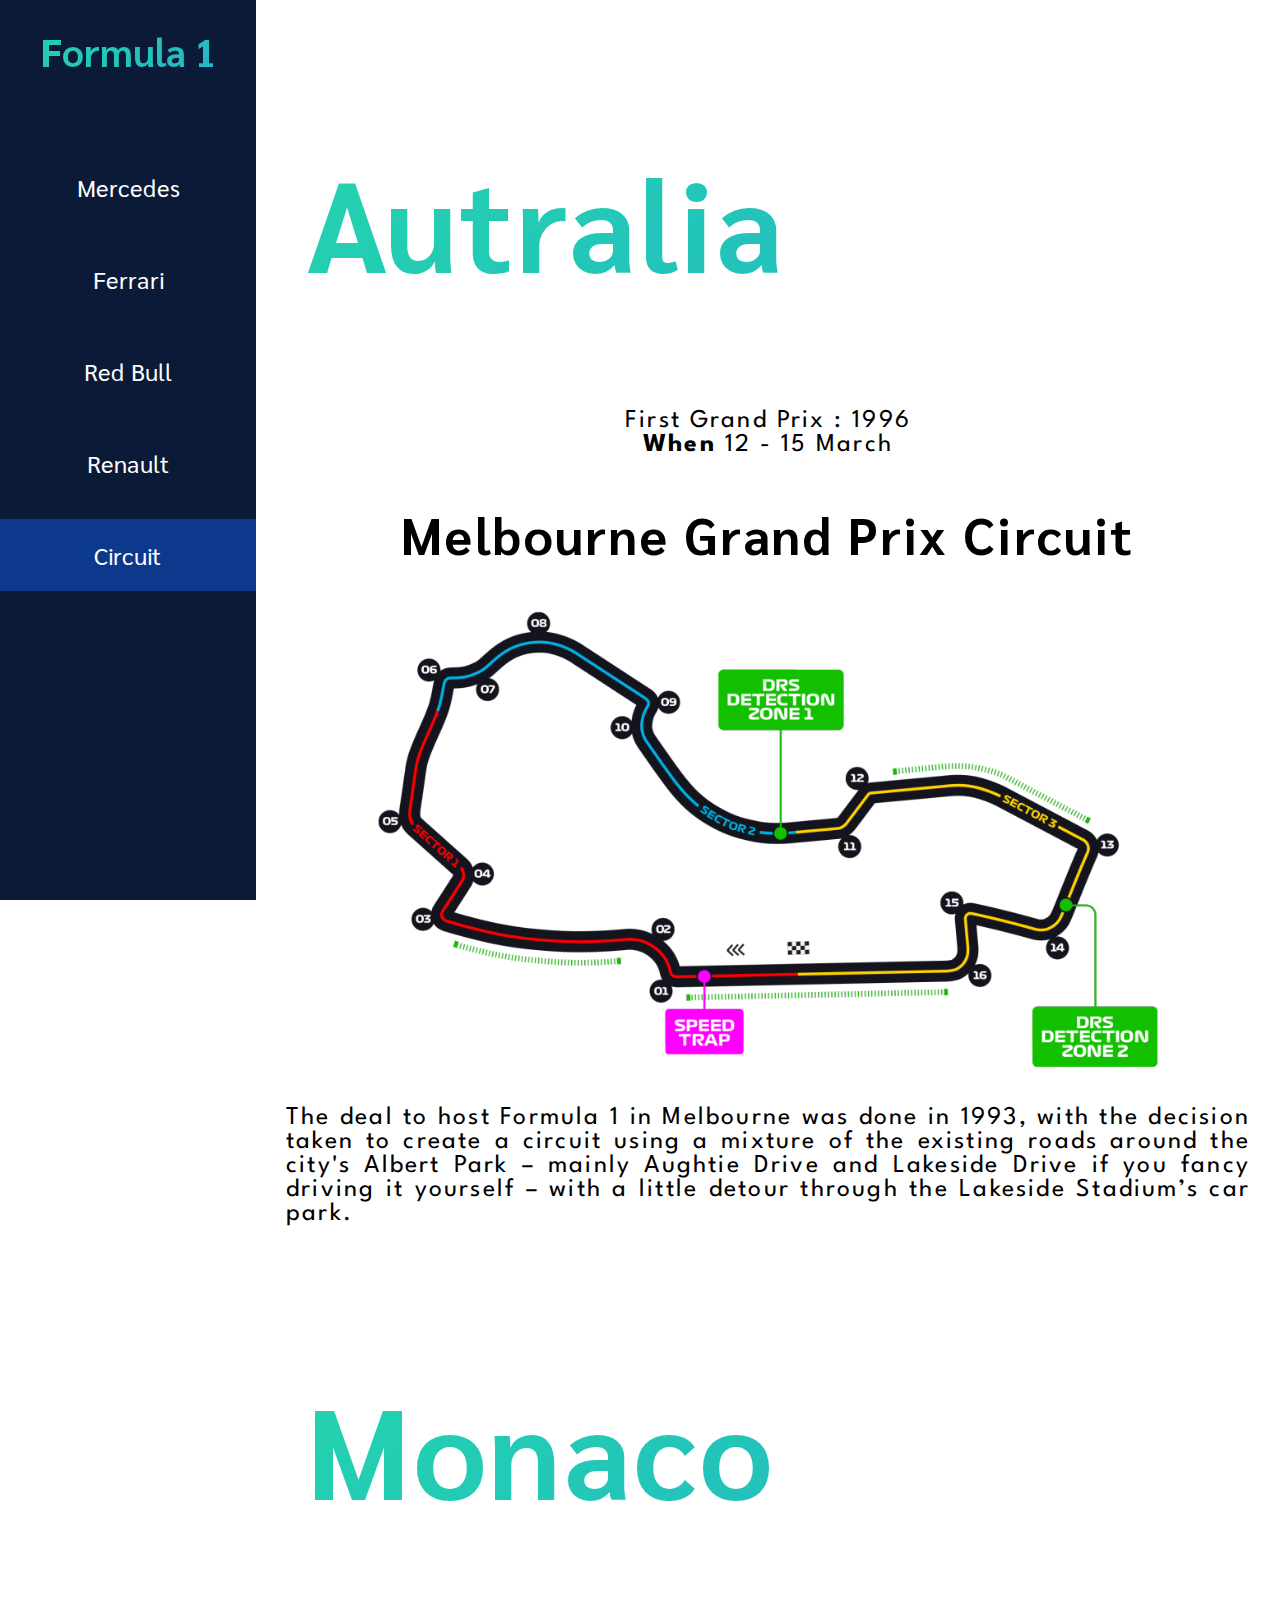
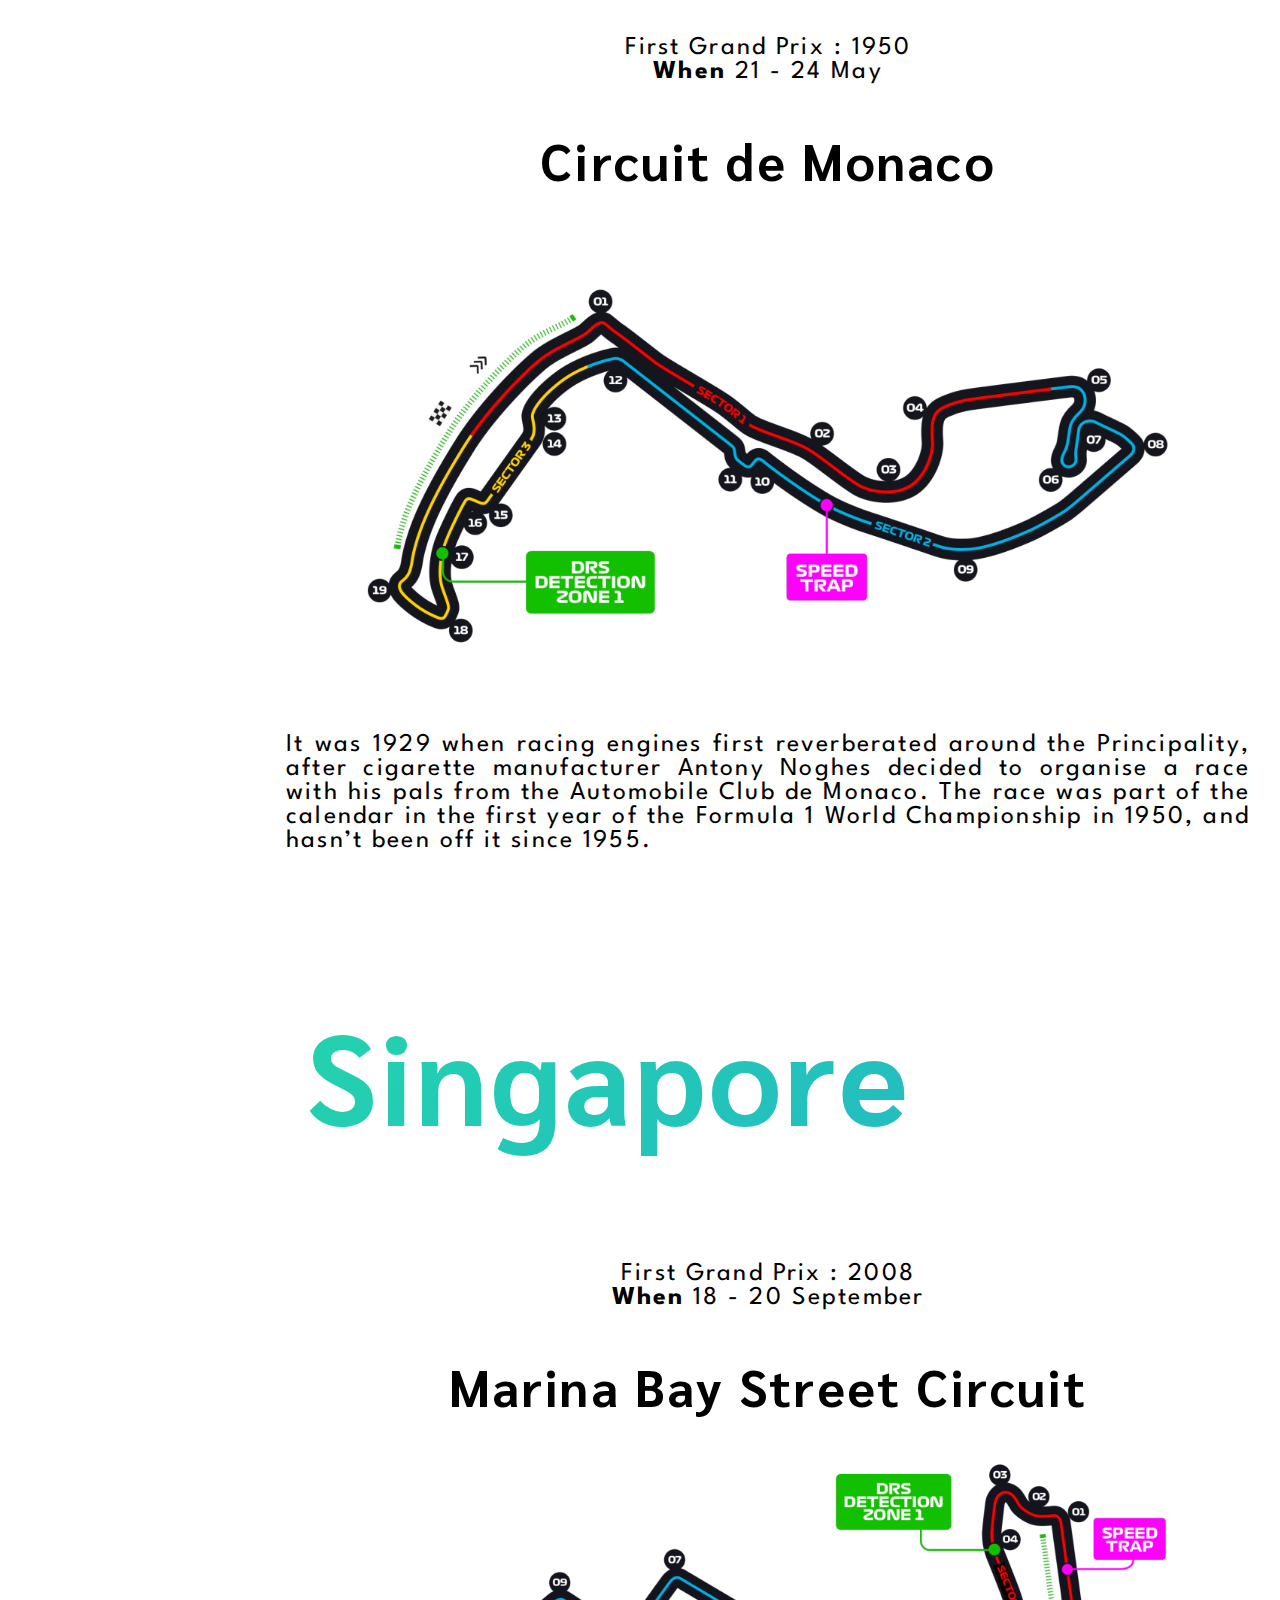
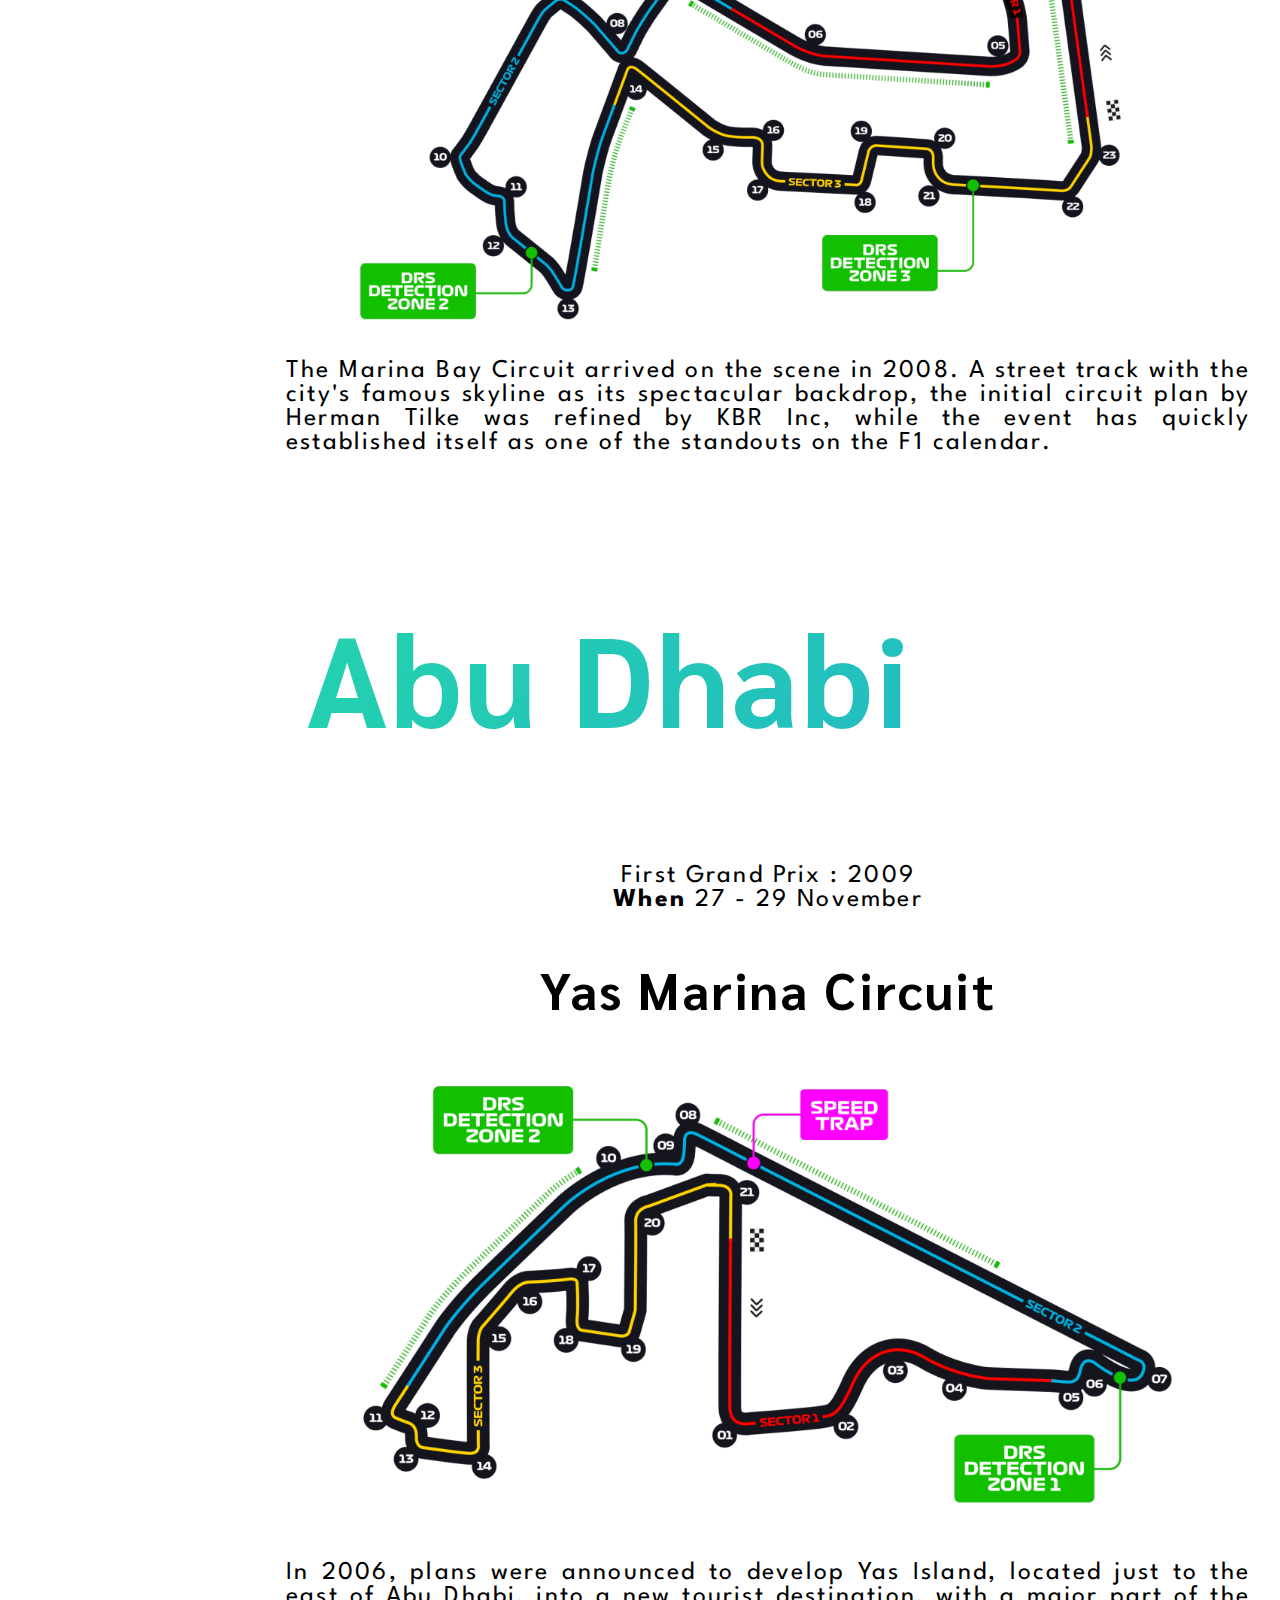
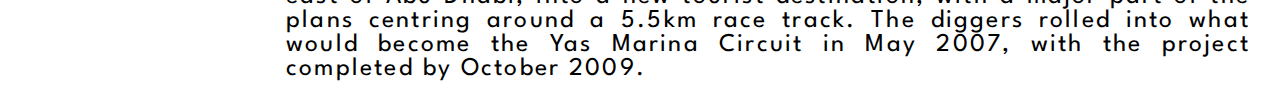
==== Pages/circuits.html @ b57e1229 "First WebView" ====
<!DOCTYPE html>

<html>
    <head>
        <title>My homepage</title>
        <link href="../CSS/style.css" type="text/css" rel="stylesheet">

        <link href="https://fonts.googleapis.com/css?family=Sarabun:400,700&display=swap" rel="stylesheet">
        <link href="https://fonts.googleapis.com/css?family=Lustria&display=swap" rel="stylesheet">
        <link href="https://fonts.googleapis.com/css?family=Roboto:900&display=swap" rel="stylesheet">
        <link href="https://fonts.googleapis.com/css?family=Spartan&display=swap" rel="stylesheet">
    </head>



    <body>

        <div id="FirstBlock"> 
            <h1 class="animation"> <a href="../index.html">Formula 1</a></h1>           
       
            <div id="ListFirstBlock">     
                <li> <a href="mercedesHome.html">Mercedes</a> </li>
                <li> <a href="ferrariHome.html">Ferrari</a> </li>
                <li> <a href="redbullHome.html">Red Bull</a> </li> 
                <li> <a href="renault.html">Renault</a> </li>
                <li id="inCar"> <a href="circuits.html">Circuit</a> </li> 
            </div>

        </div>

        <div id="Circuit">

            <div class="modelCircuit">
                <h2 class="whereGrandPrix animation">Autralia</h2>

                <div id="firstGrandPrix">First Grand Prix : 1996</div>
                <div id="dateGrandPrix"><strong>When</strong> 12 - 15 March</div>

                <div class="circuitInfo">
                    <h2 class="nameOfCircuit">Melbourne Grand Prix Circuit</h2>
                    <img src="../Images/Australia.png" alt="Australia circuit" class="circuitSize">
                </div> 

                <p class="infoCircuit">The deal to host Formula 1 in Melbourne 
                was done in 1993, with the decision taken to create a circuit 
                using a mixture of the existing roads around the city's Albert
                Park – mainly Aughtie Drive and Lakeside Drive if you fancy 
                driving it yourself – with a little detour through the Lakeside 
                Stadium’s car park.</p>
            </div>


            <div class="modelCircuit">
                <h2 class="whereGrandPrix animation">Monaco</h2>

                <div id="firstGrandPrix">First Grand Prix : 1950</div>
                <div id="dateGrandPrix"><strong>When</strong> 21 - 24 May</div>

                <div class="circuitInfo">
                    <h2 class="nameOfCircuit">Circuit de Monaco</h2>
                    <img src="../Images/Monaco.png" alt="Monaco circuit" class="circuitSize">
                </div> 

                <p class="infoCircuit">It was 1929 when racing engines first 
                reverberated around the Principality, after cigarette manufacturer 
                Antony Noghes decided to organise a race with his pals from the 
                Automobile Club de Monaco. The race was part of the calendar in 
                the first year of the Formula 1 World Championship in 1950, 
                and hasn’t been off it since 1955.</p>
            </div>


            <div class="modelCircuit">
                <h2 class="whereGrandPrix animation">Singapore</h2>

                <div id="firstGrandPrix">First Grand Prix : 2008</div>
                <div id="dateGrandPrix"><strong>When</strong> 18 - 20 September</div>

                <div class="circuitInfo">
                    <h2 class="nameOfCircuit">Marina Bay Street Circuit</h2>
                    <img src="../Images/Singapore.png" alt="Singapore circuit" class="circuitSize">
                </div> 

                <p class="infoCircuit">The Marina Bay Circuit arrived on the 
                scene in 2008. A street track with the city's famous skyline 
                as its spectacular backdrop, the initial circuit plan by Herman 
                Tilke was refined by KBR Inc, while the event has quickly 
                established itself as one of the standouts on the F1 calendar.</p>
            </div>

 
            <div class="modelCircuit">
                <h2 class="whereGrandPrix animation">Abu Dhabi</h2>

                <div id="firstGrandPrix">First Grand Prix : 2009</div>
                <div id="dateGrandPrix"><strong>When</strong> 27 - 29 November</div>

                <div class="circuitInfo">
                    <h2 class="nameOfCircuit">Yas Marina Circuit</h2>
                    <img src="../Images/AbuDhabi.png" alt="Abu Dhabi circuit" class="circuitSize">
                </div> 

                <p class="infoCircuit">In 2006, plans were announced 
                to develop Yas Island, located just to the east of Abu Dhabi, 
                into a new tourist destination, with a major part of the plans 
                centring around a 5.5km race track. The diggers rolled into what 
                would become the Yas Marina Circuit in May 2007, with the project 
                completed by October 2009.</p>
            </div>        
        </div>
    </body>
</html>
---- CSS/style.css ----
body {
    margin: 0;
    height: 100%;
}

ul {
    list-style:  none;
}

h1 {
    font-size: 3vh;
    font-size: 3vw;
}

h2 {
    font-family: 'Sarabun', sans-serif;
    font-size: 200%;
}

#FirstBlock {
    background-color: #0A1A37;
    color: #FDFDFF;

    text-align: center;
    position: fixed;
    
    width: 20%;
    height: 100%;  

    font-family: 'Sarabun', sans-serif;
}

#ListFirstBlock {
    padding-top: 50px;
    font-size: 150%;
}

#ListFirstBlock li {
    list-style: none;
    margin-bottom: 20px;
    height: 8vh;
    line-height: 8vh;
    overflow: hidden;
}

#ListFirstBlock a {
    text-decoration: none;
    color: #FDFDFF;
    display: block;
    height: 100%;
}

#ListFirstBlock a:hover{
    background-color: #0D398C;
}

#inCar {
    background-color: #0D398C;
}


.animation {
    background: linear-gradient(-45deg, #ee7752, 
    #e73c7e, #23a6d5, #23d5ab);
    -webkit-background-clip: text;
	-webkit-text-fill-color: transparent;
	background-size: 400% 400%;
	animation: gradient 10s ease infinite;

}

@keyframes gradient {
	0% {
		background-position: 0% 50%;
	}
	50% {
		background-position: 100% 50%;
	}
	100% {
		background-position: 0% 50%;
	}
}


#Mercedes {
    background-color: white;

    width: 80%;
    float: right;

    height: 100%;

    text-align: center;
}

#Ferrari {
    background-color: white;

    width: 80%;
    float: right;

    height: 100%;

    text-align: center;
}

#RedBull {
    background-color: white;

    width: 80%;
    float: right;

    height: 100%;

    text-align: center;
}

#Renault {
    background-color: white;

    width: 80%;
    float: right;

    height: 100%;

    text-align: center;
}

.carTeam {
    width: 80%;
    height: 80%;
    padding-bottom: 5vw;
}

.topPilote {
    display: inline;
    margin-left: 10%;
    margin-top: 30px;
    font-size: 170%;
    font-family: 'Spartan' ;
    background: linear-gradient(to right, rgba(155,164,164,1) 12%,
     rgba(15,252,244,1) 50%, rgba(0,0,0,1) 92%);
	-webkit-background-clip: text;
	-webkit-text-fill-color: transparent;
    float: left;
}


.bottomPilote {
    display: inline;
    margin-left: 10%;
    margin-top: 30px;
    font-size: 170%;
    font-family: 'Spartan' ;
    padding-bottom: 60px;
    float: left;
}

.mercedesLewisBottas{
     background: linear-gradient(to right, rgba(155,164,164,1) 12%,
     rgba(15,252,244,1) 50%, rgba(0,0,0,1) 92%);
	-webkit-background-clip: text;
	-webkit-text-fill-color: transparent;
}

.ferrariVettelCharles{
    background: linear-gradient(90deg, rgba(238,223,55,1) 12%, 
    rgba(252,15,15,1) 50%, rgba(0,0,0,1) 92%);
	-webkit-background-clip: text;
	-webkit-text-fill-color: transparent;
}

.redbullMaxlAlbon{
    background: linear-gradient(90deg, rgba(2,11,145,1) 12%, 
    rgba(252,15,15,1) 50%, rgba(0,0,0,1) 92%);
	-webkit-background-clip: text;
	-webkit-text-fill-color: transparent;
}

.renaultDanielOcon{
    background: linear-gradient(90deg, rgba(252,231,15,1) 12%,
     rgba(0,0,0,1) 50%, rgba(252,231,15,1) 92%);
	-webkit-background-clip: text;
	-webkit-text-fill-color: transparent;
}

 
.lewis {
  position: relative;
  border:5px solid;
  border-color: gray;
  width:30%;
  height:30%;
  transition: 0.5s;
  border-radius: 50%;
  display: inline;
}

.bottas {
    position: relative;
    border:5px solid;
    border-color: gray;
    width:30%;
    height:30%;
    transition: 0.5s;
    border-radius: 50%;
    display: inline;
}

.teamHistory {
    margin: 30px;
    text-align: justify;
    font-size: 130%;
    font-family: 'Spartan';
    word-spacing: 5px;
    line-height: 130%;
    padding-top: 30px;
}

.titleTeam {
    font: 'Poppins', sans-serif;
    font-size: 7vw;

    padding-left: 13vw;
    padding-bottom: 40vw;

    letter-spacing: 2.2px;
    word-spacing: 0.6px;

    opacity: 0;
}

.titleTeamSuite {
    letter-spacing: 2.2px;
    word-spacing: 0.6px;

    font: 'Poppins', sans-serif;
    font-size: 7vw;
}

.mercedesTitle {
    text-transform: uppercase;
	background: linear-gradient(to right, rgba(155,164,164,1) 12%,
     rgba(15,252,244,1) 50%, rgba(0,0,0,1) 92%);
	-webkit-background-clip: text;
	-webkit-text-fill-color: transparent;
    background-size: 400% 400%;
	animation: gradient 10s ease infinite;
}


.ferrariTitle {
    text-transform: uppercase;
    background: linear-gradient(90deg, rgba(238,223,55,1) 12%, 
    rgba(252,15,15,1) 50%, rgba(0,0,0,1) 92%);
	-webkit-background-clip: text;
	-webkit-text-fill-color: transparent;
    background-size: 400% 400%;
	animation: gradient 10s ease infinite;
}

.redbullTitle {
    text-transform: uppercase;
    background: linear-gradient(90deg, rgba(2,11,145,1) 12%, 
    rgba(252,15,15,1) 50%, rgba(0,0,0,1) 92%);
	-webkit-background-clip: text;
	-webkit-text-fill-color: transparent;
    background-size: 400% 400%;
	animation: gradient 10s ease infinite;
}

.renaultTitle {
    text-transform: uppercase;
    background: linear-gradient(90deg, rgba(252,231,15,1) 12%,
     rgba(0,0,0,1) 50%, rgba(252,231,15,1) 92%);
	-webkit-background-clip: text;
	-webkit-text-fill-color: transparent;
    background-size: 400% 400%;
	animation: gradient 10s ease infinite;
}

.logoTeam {
    width: 60%;
    height: 60%;
    align-content: center;
    padding-top: 5vw;
    padding-bottom: 3vw;
}

.GlobalMercedes {
    padding-top: 1vw;
    padding-bottom: 3vw;  
    background-position: center;
    background-repeat: no-repeat;
    background-size: cover;
    background-image: url("../Images/mercedesBack3.jpg");
}


.GlobalFerrari {
    padding-top: 3vw;
    padding-bottom: 3vw;  
    background-position: center;
    background-repeat: no-repeat;
    background-size: cover;
    background-image: url("../Images/ferrariBack2.jpg")
}

.GlobalRedBull {
    padding-top: 3vw;
    padding-bottom: 3vw;  
    background-position: center;
    background-repeat: no-repeat;
    background-size: cover;
    background-image: url("../Images/redbullBack2.jpg")
}


.GlobalRenault {
    padding-top: 3vw;
    padding-bottom: 3vw;  
    background-position: center;
    background-repeat: no-repeat;
    background-size: cover;
    background-image: url("../Images/renaultBack.jpg");
}


.rotate-vert-center{
    -webkit-animation:rotate-vert-center .5s cubic-bezier(.455,.03,.515,.955) both;
            animation:rotate-vert-center .5s cubic-bezier(.455,.03,.515,.955) both;
}

@-webkit-keyframes rotate-vert-center{0%{-webkit-transform:rotateY(0);transform:rotateY(0)}100%{-webkit-transform:rotateY(360deg);transform:rotateY(360deg)}}@keyframes rotate-vert-center{0%{-webkit-transform:rotateY(0);transform:rotateY(0)}100%{-webkit-transform:rotateY(360deg);transform:rotateY(360deg)}}


.rotate-vert-center {
	-webkit-animation: rotate-vert-center 0.5s cubic-bezier(0.455, 0.030, 0.515, 0.955) both;
	        animation: rotate-vert-center 0.5s cubic-bezier(0.455, 0.030, 0.515, 0.955) both;
}


@-webkit-keyframes rotate-vert-center {
  0% {
    -webkit-transform: rotateY(0);
            transform: rotateY(0);
  }
  100% {
    -webkit-transform: rotateY(360deg);
            transform: rotateY(360deg);
  }
}
@keyframes rotate-vert-center {
  0% {
    -webkit-transform: rotateY(0);
            transform: rotateY(0);
  }
  100% {
    -webkit-transform: rotateY(360deg);
            transform: rotateY(360deg);
  }
}


.kenburns-top {
	-webkit-animation: kenburns-top 5s ease-out both;
	        animation: kenburns-top 5s ease-out both;
}

@-webkit-keyframes kenburns-top {
  0% {
    -webkit-transform: scale(1) translateY(0);
            transform: scale(1) translateY(0);
    -webkit-transform-origin: 50% 16%;
            transform-origin: 50% 16%;
  }
  100% {
    -webkit-transform: scale(1.25) translateY(-15px);
            transform: scale(1.25) translateY(-15px);
    -webkit-transform-origin: bottom;
            transform-origin: left;
  }
}
@keyframes kenburns-top {
  0% {
    -webkit-transform: scale(1) translateY(0);
            transform: scale(1) translateY(0);
    -webkit-transform-origin: 50% 16%;
            transform-origin: 50% 16%;
  }
  100% {
    -webkit-transform: scale(1.25) translateY(-15px);
            transform: scale(1.25) translateY(-15px);
    -webkit-transform-origin: bottom;
            transform-origin: left;
  }
}



/*CSS For Circuit*/

#Circuit {
    width: 80%;
    float: right;

    height: 100%;

    text-align: center;
    letter-spacing: 2.2px;
    word-spacing: 0.6px;

    font-family: 'Spartan' ;
    font-size: 2vw;
}

.circuitSize {
    width: 80%;
    height: 80%;
}

.infoCircuit {
    margin: 30px;
    text-align: justify;

    letter-spacing: 2.2px;
    word-spacing: 0.6px;

    font-family: 'Spartan' ;
    font-size: 2vw;
}


.whereGrandPrix {
    letter-spacing: 2.2px;
    word-spacing: 0.6px;

    padding-top: 30px;
    padding-left: 50px;

    font-size: 10vw;
    text-align: left;
}


/*Home page CSS*/

#ThisIsHome {
    background-color: #0A1A37;
    color: white;
    height: 100%;
    
    align-content: center;
    text-align: center;

    /*background: url("../Images/te.mp4");
    background-repeat: no-repeat;
    background-size: cover;*/
}

.teamsTitleHome {
    font-size: 2ch;
}


#footer {
  position: fixed;
  bottom: 0;
  width: 100%;

  margin-bottom: 50px;
  font-size: 5vh;
}

#nav {
    position: fixed;
    top: 0;
    width: 100%;

    margin-top: 50px;
    font-size: 5vh;
}

#nav a {
    text-decoration: none;
    color: #fff;
    margin: 5vw;
}

#footer a {
    text-decoration: none;
    color: #fff;
    margin: 5vw;
}

#nav a:hover{
    background: linear-gradient(-45deg, #ee7752, 
    #e73c7e, #23a6d5, #23d5ab);
    -webkit-background-clip: text;
	-webkit-text-fill-color: transparent;
	background-size: 400% 400%;
	animation: gradient 10s ease infinite;
}

#footer a:hover {
    background: linear-gradient(-45deg, #ee7752, 
    #e73c7e, #23a6d5, #23d5ab);
    -webkit-background-clip: text;
	-webkit-text-fill-color: transparent;
	background-size: 400% 400%;
	animation: gradient 10s ease infinite;
}

#testTitle {
    font-size: 150px;

    left: 0;
    line-height: 200px;
    margin-top: -100px;
    position: absolute;
    text-align: center;
    top: 50%;
    width: 100%;
}
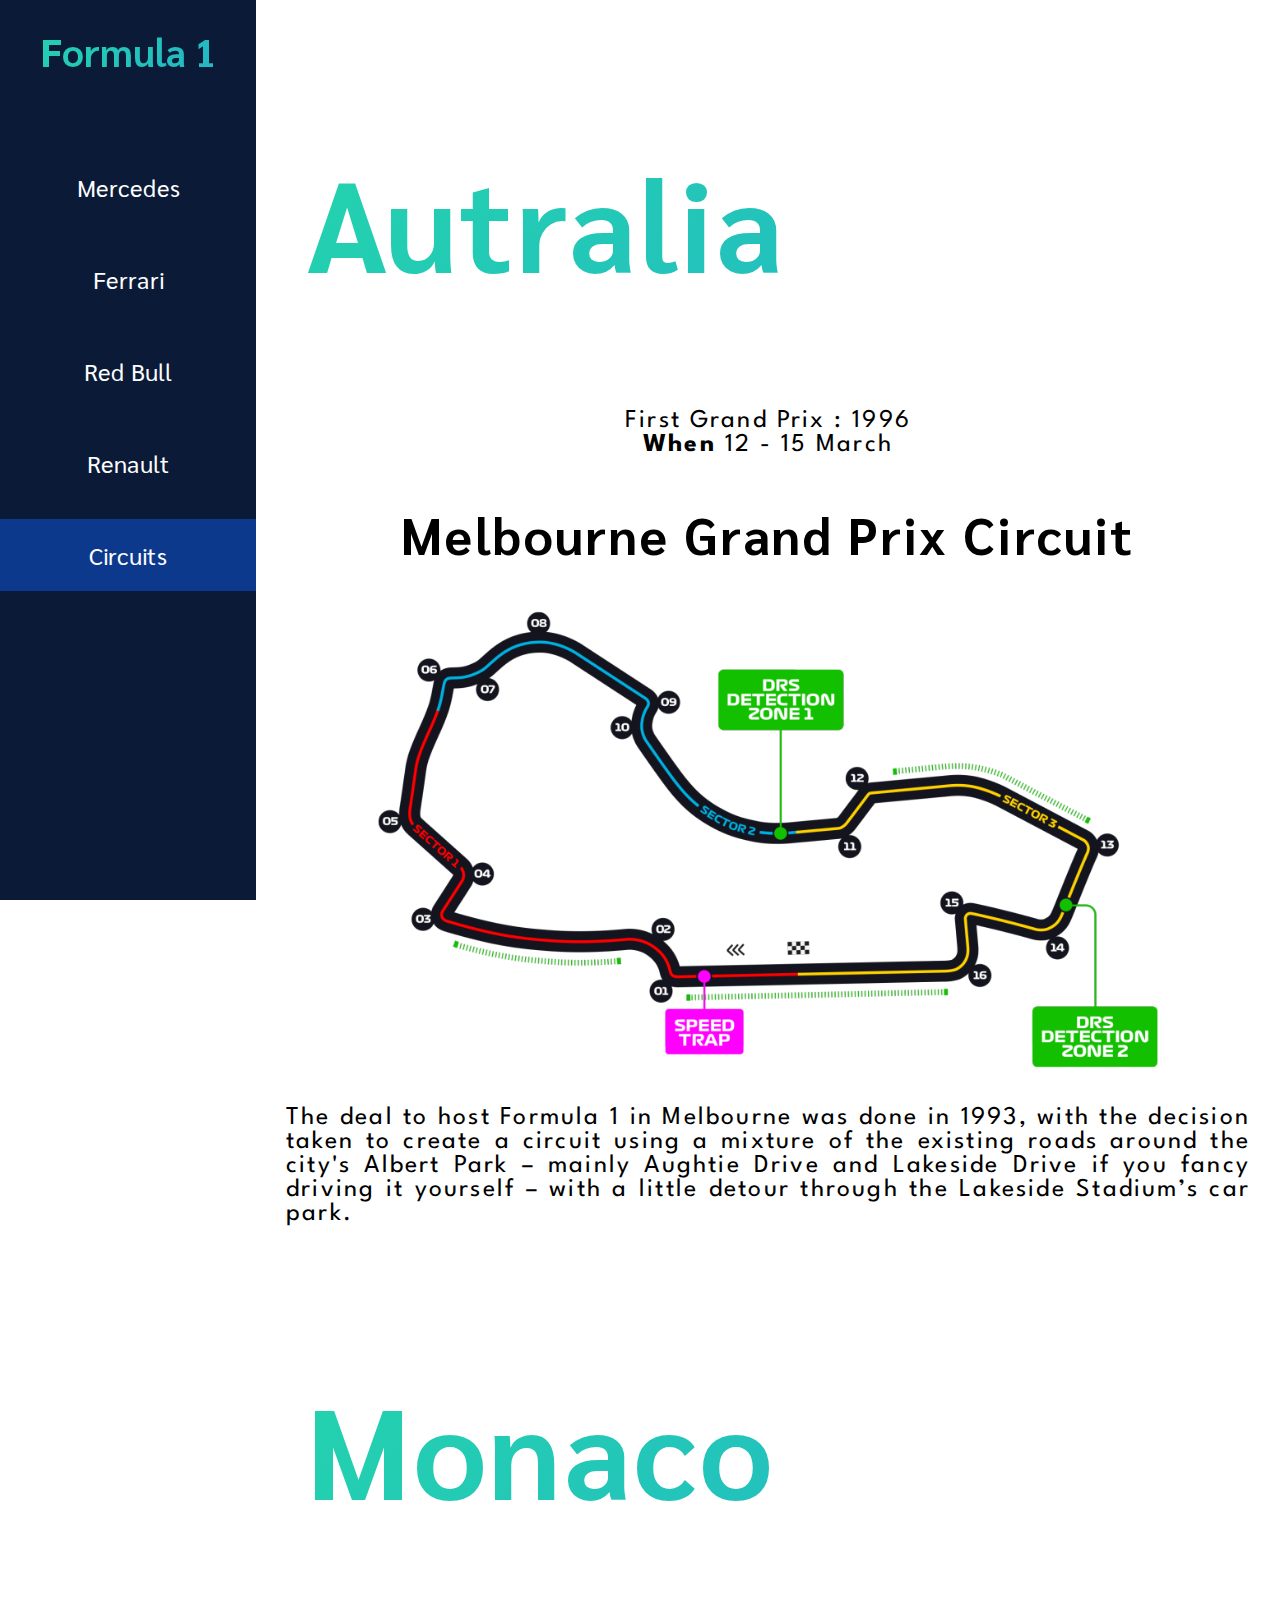
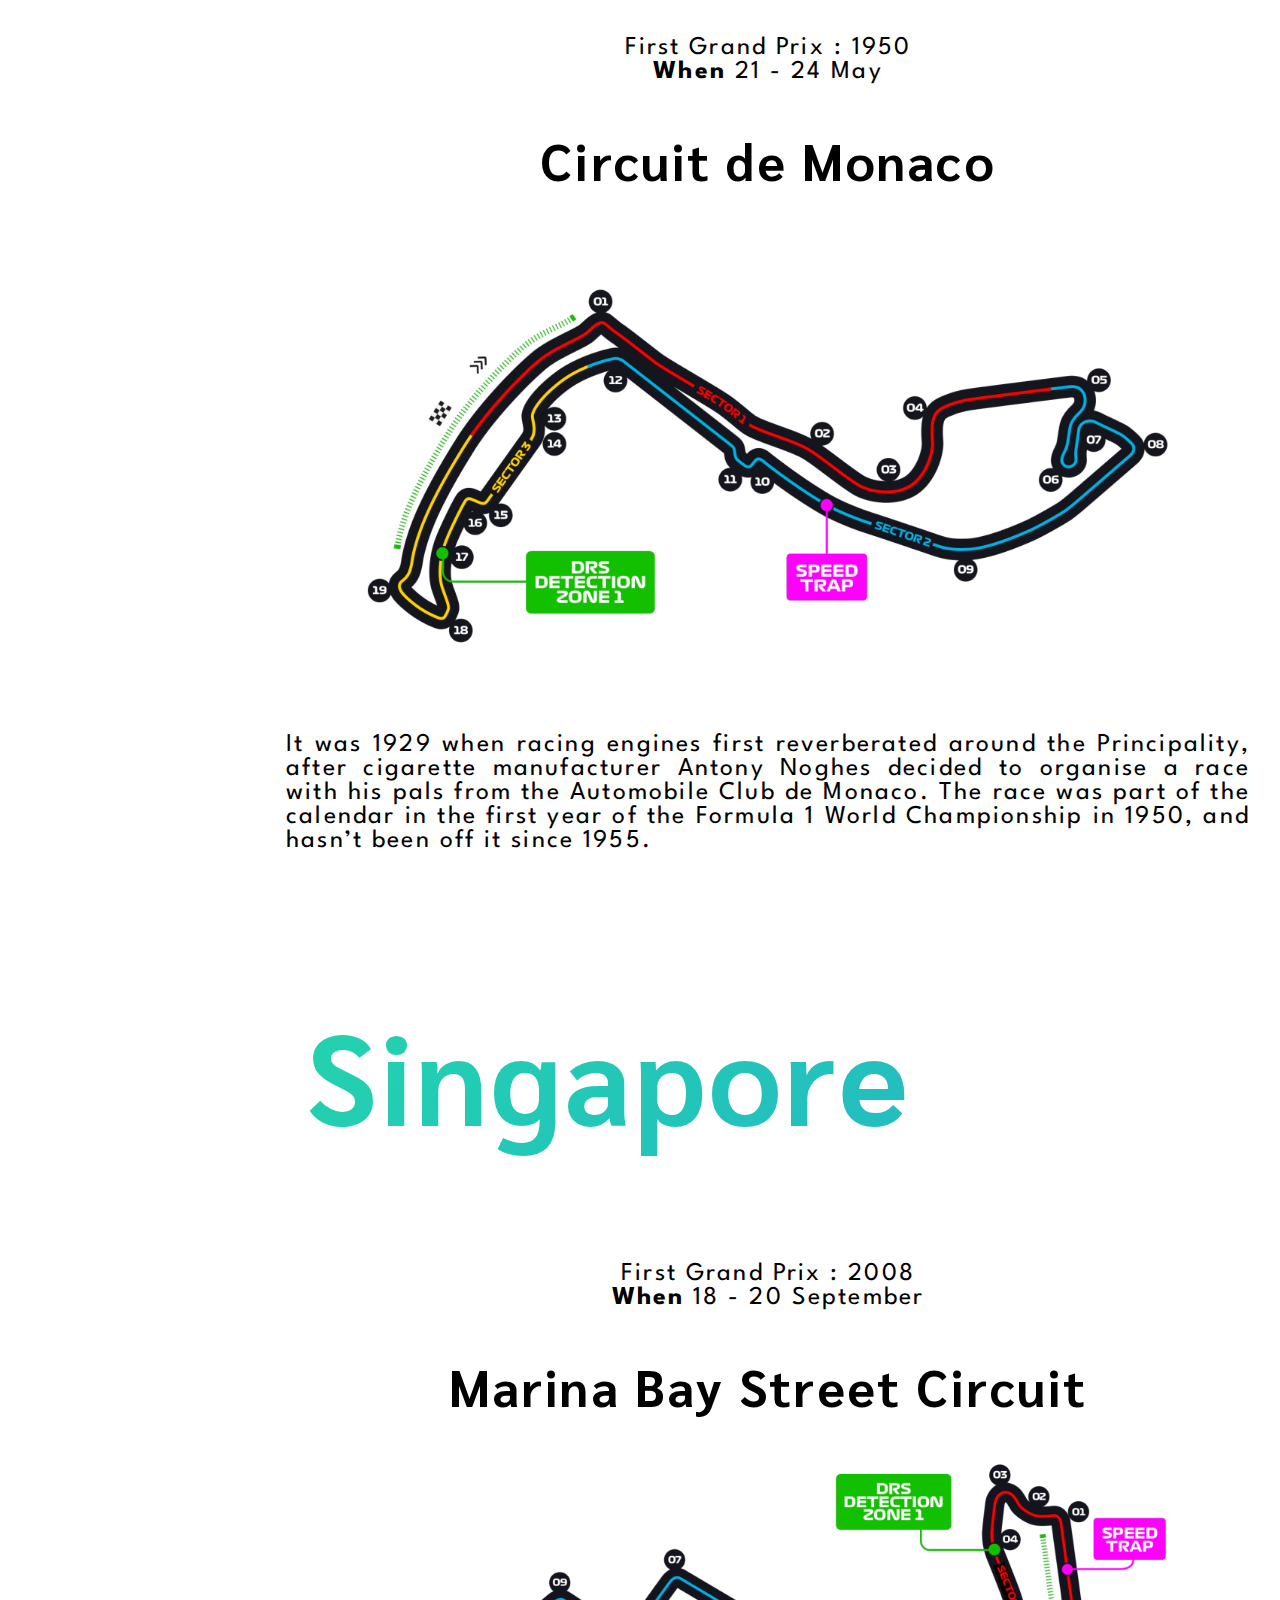
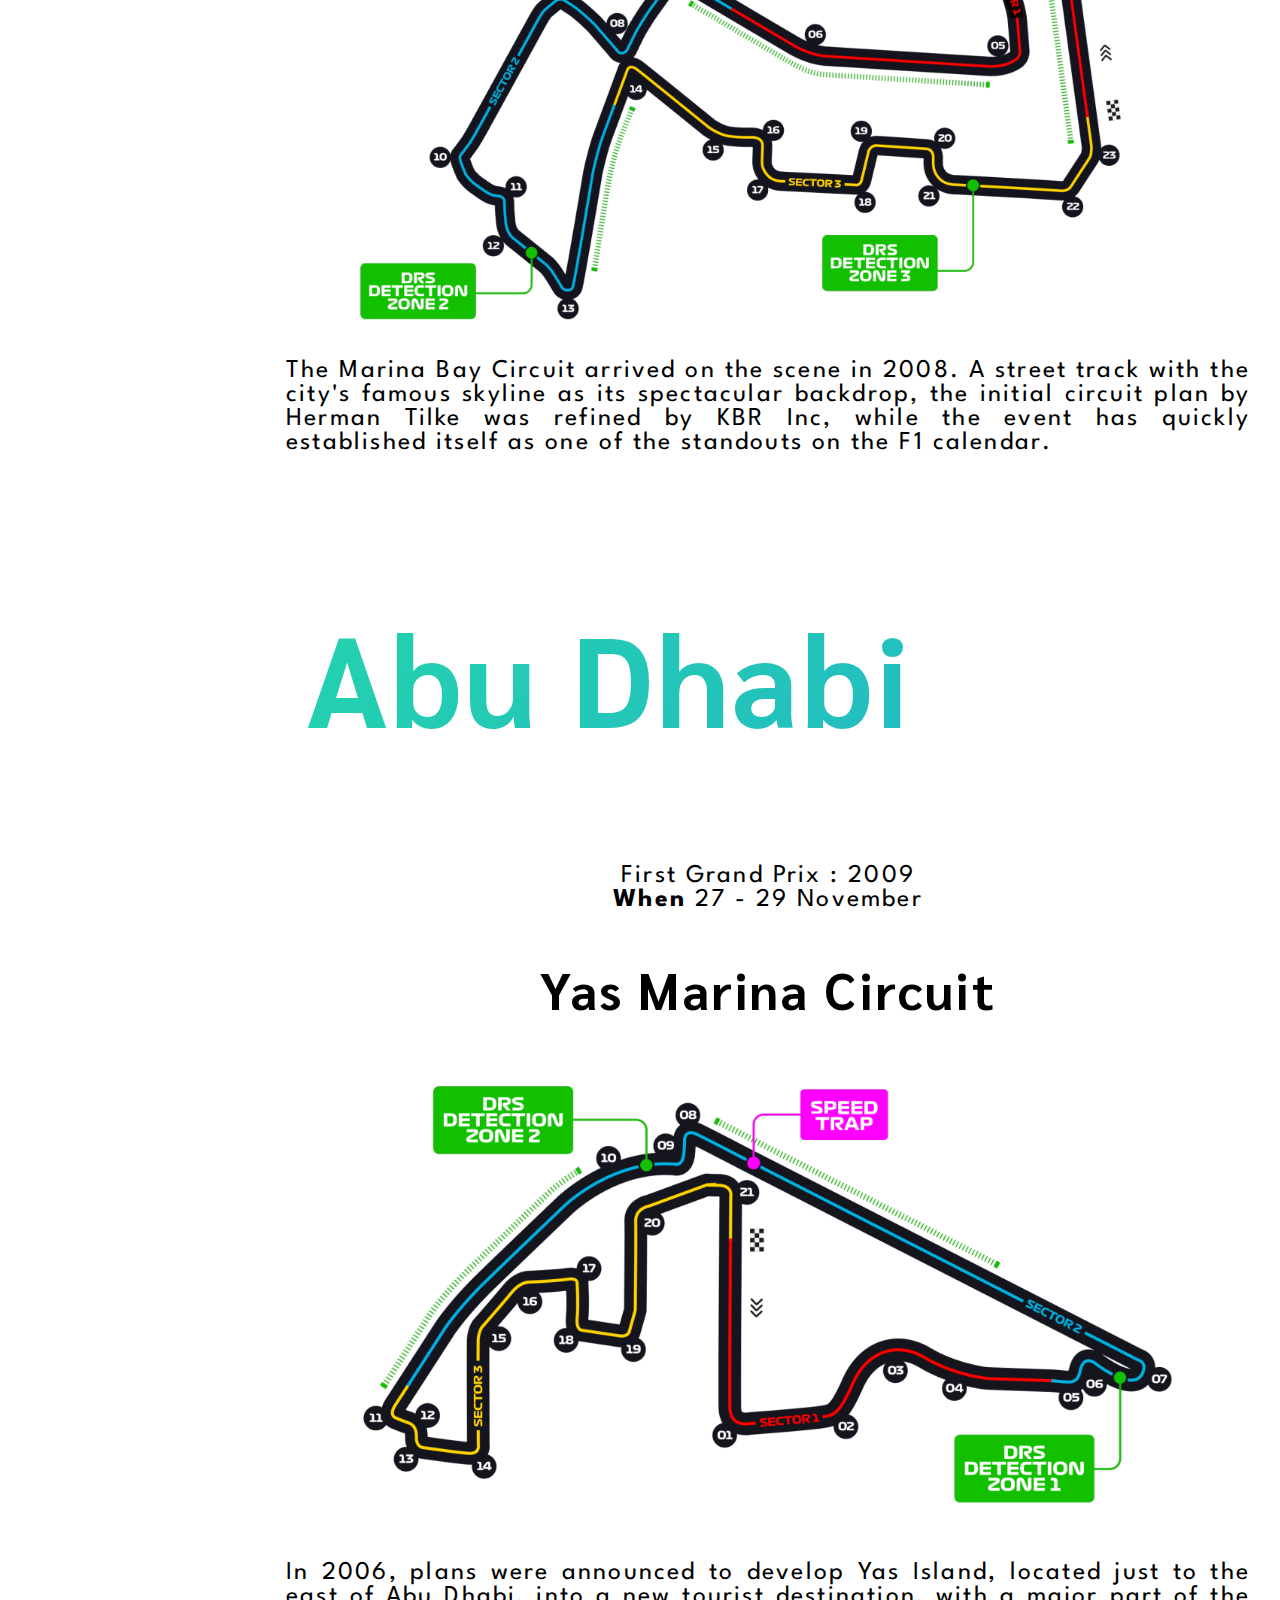
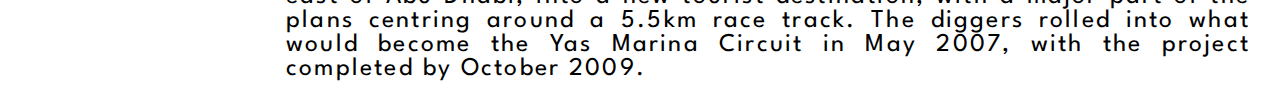
==== commit 881da7f8: "[fix] mistake" ====
--- a/Pages/circuits.html
+++ b/Pages/circuits.html
@@ -23,7 +23,7 @@
                 <li> <a href="ferrariHome.html">Ferrari</a> </li>
                 <li> <a href="redbullHome.html">Red Bull</a> </li> 
                 <li> <a href="renault.html">Renault</a> </li>
-                <li id="inCar"> <a href="circuits.html">Circuit</a> </li> 
+                <li id="inCar"> <a href="circuits.html">Circuits</a> </li> 
             </div>
 
         </div>
@@ -31,7 +31,7 @@
         <div id="Circuit">
 
             <div class="modelCircuit">
-                <h2 class="whereGrandPrix animation">Autralia</h2>
+                <h2 id="Autralia" class="whereGrandPrix animation">Autralia</h2>
 
                 <div id="firstGrandPrix">First Grand Prix : 1996</div>
                 <div id="dateGrandPrix"><strong>When</strong> 12 - 15 March</div>
@@ -51,7 +51,7 @@
 
 
             <div class="modelCircuit">
-                <h2 class="whereGrandPrix animation">Monaco</h2>
+                <h2 id="Monaco" class="whereGrandPrix animation">Monaco</h2>
 
                 <div id="firstGrandPrix">First Grand Prix : 1950</div>
                 <div id="dateGrandPrix"><strong>When</strong> 21 - 24 May</div>
@@ -71,7 +71,7 @@
 
 
             <div class="modelCircuit">
-                <h2 class="whereGrandPrix animation">Singapore</h2>
+                <h2 id="Singapore" class="whereGrandPrix animation">Singapore</h2>
 
                 <div id="firstGrandPrix">First Grand Prix : 2008</div>
                 <div id="dateGrandPrix"><strong>When</strong> 18 - 20 September</div>
@@ -90,7 +90,7 @@
 
  
             <div class="modelCircuit">
-                <h2 class="whereGrandPrix animation">Abu Dhabi</h2>
+                <h2 id="AbuDhabi" class="whereGrandPrix animation">Abu Dhabi</h2>
 
                 <div id="firstGrandPrix">First Grand Prix : 2009</div>
                 <div id="dateGrandPrix"><strong>When</strong> 27 - 29 November</div>
--- a/CSS/style.css
+++ b/CSS/style.css
@@ -521,4 +521,270 @@
     text-align: center;
     top: 50%;
     width: 100%;
-}+}
+
+#testTitle:hover {
+    background: linear-gradient(-45deg, #ee7752, 
+    #e73c7e, #23a6d5, #23d5ab);
+    -webkit-background-clip: text;
+	-webkit-text-fill-color: transparent;
+	background-size: 400% 400%;
+	animation: gradient 10s ease infinite;
+}
+
+
+.text-flicker-in-glow {
+	-webkit-animation: text-flicker-in-glow 4s linear both;
+	        animation: text-flicker-in-glow 4s linear both;
+}
+
+@-webkit-keyframes text-flicker-in-glow {
+  0% {
+    opacity: 0;
+  }
+  10% {
+    opacity: 0;
+    text-shadow: none;
+  }
+  10.1% {
+    opacity: 1;
+    text-shadow: none;
+  }
+  10.2% {
+    opacity: 0;
+    text-shadow: none;
+  }
+  20% {
+    opacity: 0;
+    text-shadow: none;
+  }
+  20.1% {
+    opacity: 1;
+    text-shadow: 0 0 30px rgba(255, 255, 255, 0.25);
+  }
+  20.6% {
+    opacity: 0;
+    text-shadow: none;
+  }
+  30% {
+    opacity: 0;
+    text-shadow: none;
+  }
+  30.1% {
+    opacity: 1;
+    text-shadow: 0 0 30px rgba(255, 255, 255, 0.45), 0 0 60px rgba(255, 255, 255, 0.25);
+  }
+  30.5% {
+    opacity: 1;
+    text-shadow: 0 0 30px rgba(255, 255, 255, 0.45), 0 0 60px rgba(255, 255, 255, 0.25);
+  }
+  30.6% {
+    opacity: 0;
+    text-shadow: none;
+  }
+  45% {
+    opacity: 0;
+    text-shadow: none;
+  }
+  45.1% {
+    opacity: 1;
+    text-shadow: 0 0 30px rgba(255, 255, 255, 0.45), 0 0 60px rgba(255, 255, 255, 0.25);
+  }
+  50% {
+    opacity: 1;
+    text-shadow: 0 0 30px rgba(255, 255, 255, 0.45), 0 0 60px rgba(255, 255, 255, 0.25);
+  }
+  55% {
+    opacity: 1;
+    text-shadow: 0 0 30px rgba(255, 255, 255, 0.45), 0 0 60px rgba(255, 255, 255, 0.25);
+  }
+  55.1% {
+    opacity: 0;
+    text-shadow: none;
+  }
+  57% {
+    opacity: 0;
+    text-shadow: none;
+  }
+  57.1% {
+    opacity: 1;
+    text-shadow: 0 0 30px rgba(255, 255, 255, 0.55), 0 0 60px rgba(255, 255, 255, 0.35);
+  }
+  60% {
+    opacity: 1;
+    text-shadow: 0 0 30px rgba(255, 255, 255, 0.55), 0 0 60px rgba(255, 255, 255, 0.35);
+  }
+  60.1% {
+    opacity: 0;
+    text-shadow: none;
+  }
+  65% {
+    opacity: 0;
+    text-shadow: none;
+  }
+  65.1% {
+    opacity: 1;
+    text-shadow: 0 0 30px rgba(255, 255, 255, 0.55), 0 0 60px rgba(255, 255, 255, 0.35), 0 0 100px rgba(255, 255, 255, 0.1);
+  }
+  75% {
+    opacity: 1;
+    text-shadow: 0 0 30px rgba(255, 255, 255, 0.55), 0 0 60px rgba(255, 255, 255, 0.35), 0 0 100px rgba(255, 255, 255, 0.1);
+  }
+  75.1% {
+    opacity: 0;
+    text-shadow: none;
+  }
+  77% {
+    opacity: 0;
+    text-shadow: none;
+  }
+  77.1% {
+    opacity: 1;
+    text-shadow: 0 0 30px rgba(255, 255, 255, 0.55), 0 0 60px rgba(255, 255, 255, 0.4), 0 0 110px rgba(255, 255, 255, 0.2), 0 0 100px rgba(255, 255, 255, 0.1);
+  }
+  85% {
+    opacity: 1;
+    text-shadow: 0 0 30px rgba(255, 255, 255, 0.55), 0 0 60px rgba(255, 255, 255, 0.4), 0 0 110px rgba(255, 255, 255, 0.2), 0 0 100px rgba(255, 255, 255, 0.1);
+  }
+  85.1% {
+    opacity: 0;
+    text-shadow: none;
+  }
+  86% {
+    opacity: 0;
+    text-shadow: none;
+  }
+  86.1% {
+    opacity: 1;
+    text-shadow: 0 0 30px rgba(255, 255, 255, 0.6), 0 0 60px rgba(255, 255, 255, 0.45), 0 0 110px rgba(255, 255, 255, 0.25), 0 0 100px rgba(255, 255, 255, 0.1);
+  }
+  100% {
+    opacity: 1;
+    text-shadow: 0 0 30px rgba(255, 255, 255, 0.6), 0 0 60px rgba(255, 255, 255, 0.45), 0 0 110px rgba(255, 255, 255, 0.25), 0 0 100px rgba(255, 255, 255, 0.1);
+  }
+}
+@keyframes text-flicker-in-glow {
+  0% {
+    opacity: 0;
+  }
+  10% {
+    opacity: 0;
+    text-shadow: none;
+  }
+  10.1% {
+    opacity: 1;
+    text-shadow: none;
+  }
+  10.2% {
+    opacity: 0;
+    text-shadow: none;
+  }
+  20% {
+    opacity: 0;
+    text-shadow: none;
+  }
+  20.1% {
+    opacity: 1;
+    text-shadow: 0 0 30px rgba(255, 255, 255, 0.25);
+  }
+  20.6% {
+    opacity: 0;
+    text-shadow: none;
+  }
+  30% {
+    opacity: 0;
+    text-shadow: none;
+  }
+  30.1% {
+    opacity: 1;
+    text-shadow: 0 0 30px rgba(255, 255, 255, 0.45), 0 0 60px rgba(255, 255, 255, 0.25);
+  }
+  30.5% {
+    opacity: 1;
+    text-shadow: 0 0 30px rgba(255, 255, 255, 0.45), 0 0 60px rgba(255, 255, 255, 0.25);
+  }
+  30.6% {
+    opacity: 0;
+    text-shadow: none;
+  }
+  45% {
+    opacity: 0;
+    text-shadow: none;
+  }
+  45.1% {
+    opacity: 1;
+    text-shadow: 0 0 30px rgba(255, 255, 255, 0.45), 0 0 60px rgba(255, 255, 255, 0.25);
+  }
+  50% {
+    opacity: 1;
+    text-shadow: 0 0 30px rgba(255, 255, 255, 0.45), 0 0 60px rgba(255, 255, 255, 0.25);
+  }
+  55% {
+    opacity: 1;
+    text-shadow: 0 0 30px rgba(255, 255, 255, 0.45), 0 0 60px rgba(255, 255, 255, 0.25);
+  }
+  55.1% {
+    opacity: 0;
+    text-shadow: none;
+  }
+  57% {
+    opacity: 0;
+    text-shadow: none;
+  }
+  57.1% {
+    opacity: 1;
+    text-shadow: 0 0 30px rgba(255, 255, 255, 0.55), 0 0 60px rgba(255, 255, 255, 0.35);
+  }
+  60% {
+    opacity: 1;
+    text-shadow: 0 0 30px rgba(255, 255, 255, 0.55), 0 0 60px rgba(255, 255, 255, 0.35);
+  }
+  60.1% {
+    opacity: 0;
+    text-shadow: none;
+  }
+  65% {
+    opacity: 0;
+    text-shadow: none;
+  }
+  65.1% {
+    opacity: 1;
+    text-shadow: 0 0 30px rgba(255, 255, 255, 0.55), 0 0 60px rgba(255, 255, 255, 0.35), 0 0 100px rgba(255, 255, 255, 0.1);
+  }
+  75% {
+    opacity: 1;
+    text-shadow: 0 0 30px rgba(255, 255, 255, 0.55), 0 0 60px rgba(255, 255, 255, 0.35), 0 0 100px rgba(255, 255, 255, 0.1);
+  }
+  75.1% {
+    opacity: 0;
+    text-shadow: none;
+  }
+  77% {
+    opacity: 0;
+    text-shadow: none;
+  }
+  77.1% {
+    opacity: 1;
+    text-shadow: 0 0 30px rgba(255, 255, 255, 0.55), 0 0 60px rgba(255, 255, 255, 0.4), 0 0 110px rgba(255, 255, 255, 0.2), 0 0 100px rgba(255, 255, 255, 0.1);
+  }
+  85% {
+    opacity: 1;
+    text-shadow: 0 0 30px rgba(255, 255, 255, 0.55), 0 0 60px rgba(255, 255, 255, 0.4), 0 0 110px rgba(255, 255, 255, 0.2), 0 0 100px rgba(255, 255, 255, 0.1);
+  }
+  85.1% {
+    opacity: 0;
+    text-shadow: none;
+  }
+  86% {
+    opacity: 0;
+    text-shadow: none;
+  }
+  86.1% {
+    opacity: 1;
+    text-shadow: 0 0 30px rgba(255, 255, 255, 0.6), 0 0 60px rgba(255, 255, 255, 0.45), 0 0 110px rgba(255, 255, 255, 0.25), 0 0 100px rgba(255, 255, 255, 0.1);
+  }
+  100% {
+    opacity: 1;
+    text-shadow: 0 0 30px rgba(255, 255, 255, 0.6), 0 0 60px rgba(255, 255, 255, 0.45), 0 0 110px rgba(255, 255, 255, 0.25), 0 0 100px rgba(255, 255, 255, 0.1);
+  }
+}
